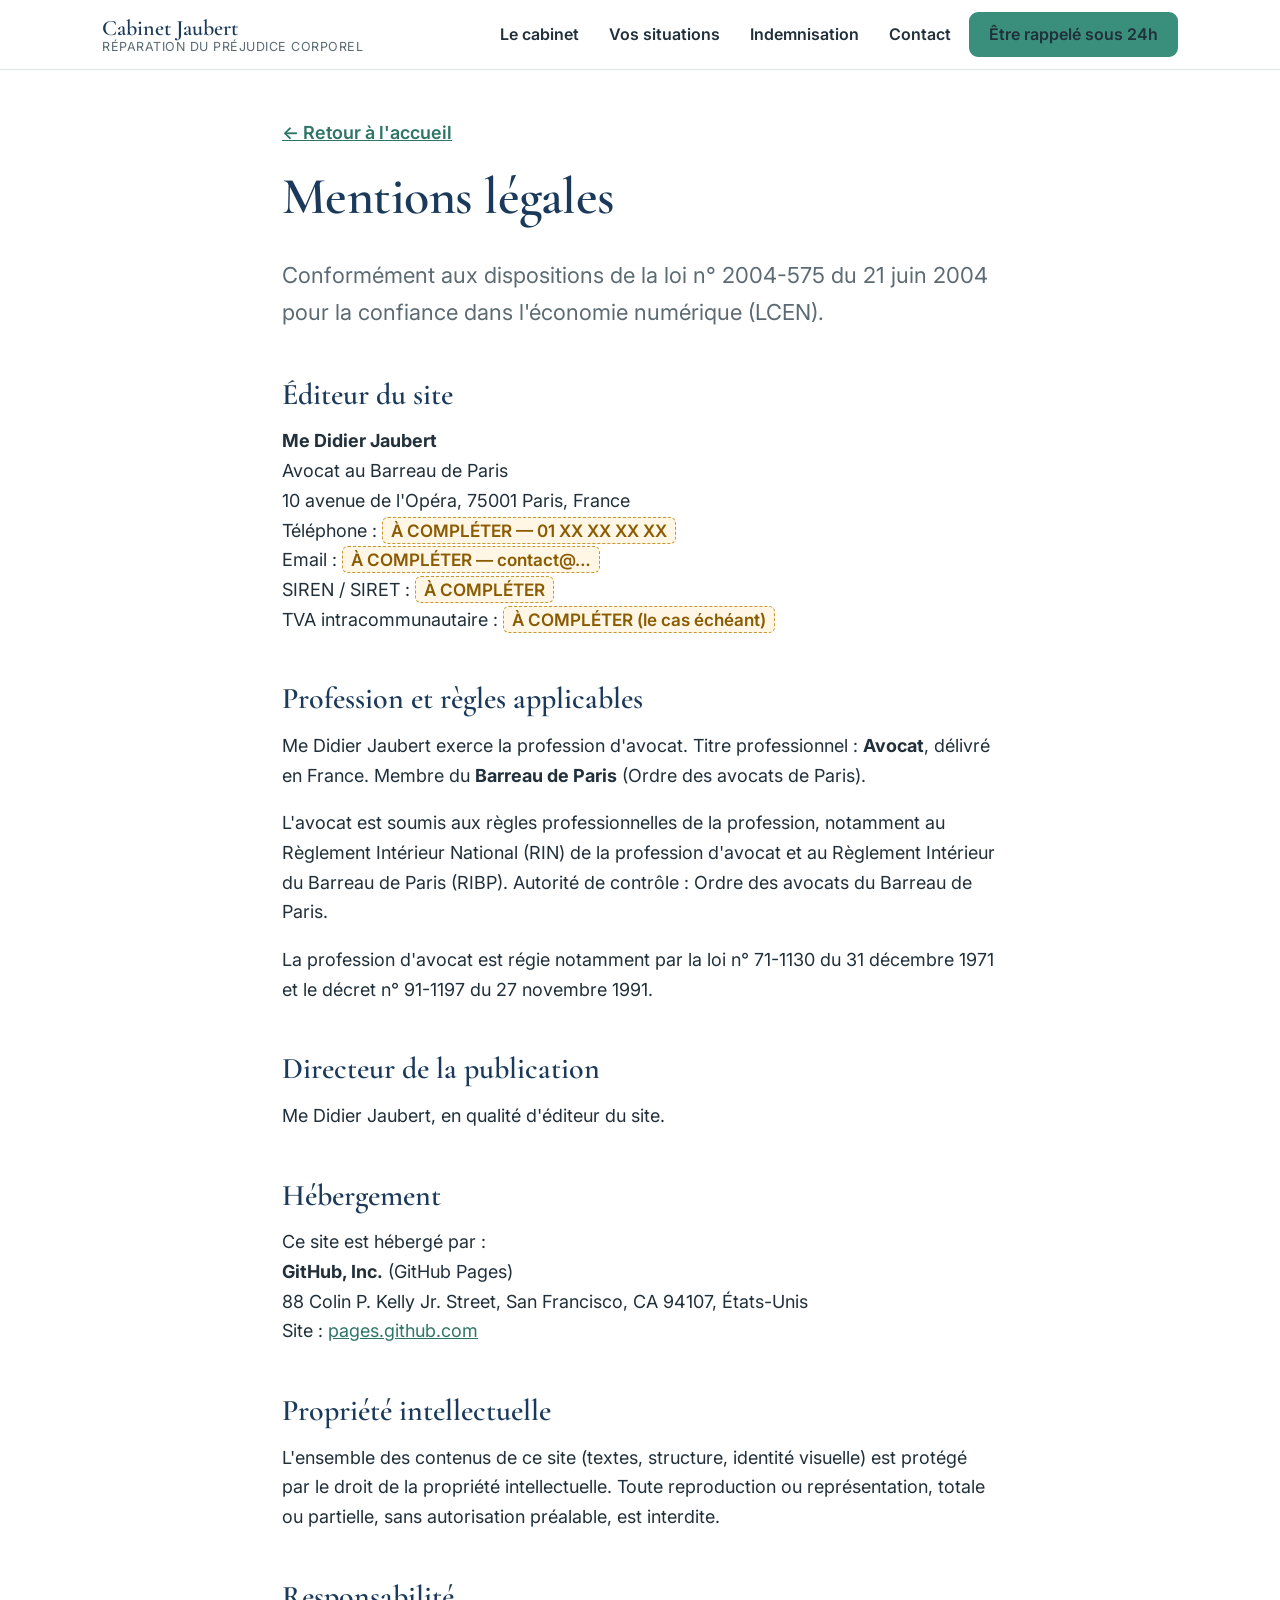
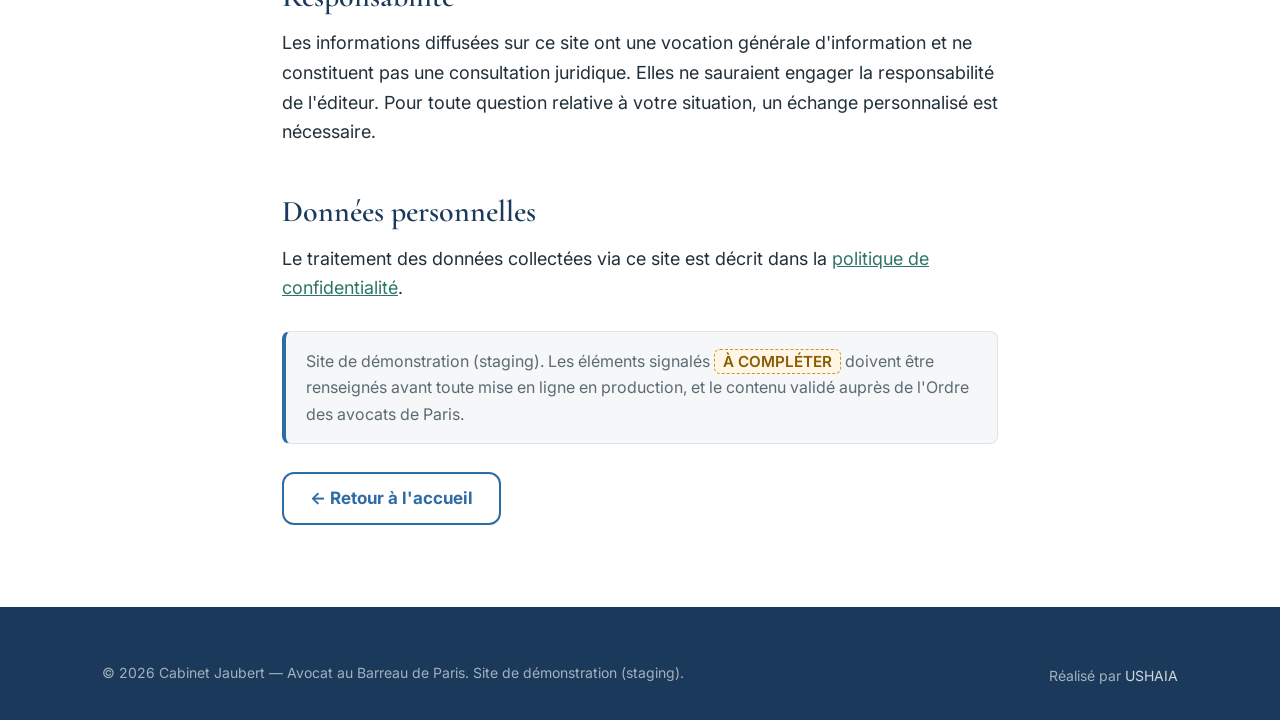
==== mentions-legales.html @ d912b6f7 "Cabinet Jaubert — staging marketing site (préjudice corporel, FR) Homepage (15 sections), bleu+vert " ====
<!doctype html>
<html lang="fr">
<head>
<meta charset="utf-8">
<meta name="viewport" content="width=device-width,initial-scale=1">
<meta name="robots" content="noindex,nofollow">
<title>Mentions légales — Cabinet Jaubert</title>
<meta name="description" content="Mentions légales du cabinet de Me Didier Jaubert, avocat au Barreau de Paris.">
<link rel="preconnect" href="https://fonts.googleapis.com">
<link rel="preconnect" href="https://fonts.gstatic.com" crossorigin>
<link href="https://fonts.googleapis.com/css2?family=Cormorant+Garamond:wght@500;600;700&family=Inter:wght@400;500;600;700&display=swap" rel="stylesheet">
<link rel="stylesheet" href="styles.css">
</head>
<body>
<a class="skip-link" href="#contenu">Aller au contenu principal</a>

<header>
  <nav class="site-nav" aria-label="Navigation principale">
    <div class="wrap">
      <a class="brand" href="index.html" aria-label="Cabinet Jaubert, accueil">
        <b>Cabinet Jaubert</b>
        <small>Réparation du préjudice corporel</small>
      </a>
      <div class="nav-links" id="menu-principal">
        <a href="index.html#cabinet">Le cabinet</a>
        <a href="index.html#situations">Vos situations</a>
        <a href="index.html#indemnisation">Indemnisation</a>
        <a href="index.html#contact">Contact</a>
        <a class="btn btn-primary" href="index.html#contact">Être rappelé sous 24h</a>
      </div>
    </div>
  </nav>
</header>

<main id="contenu" class="doc">
  <div class="wrap narrow">
    <a class="back-link" href="index.html">&larr; Retour à l'accueil</a>
    <h1>Mentions légales</h1>
    <p class="lead">Conformément aux dispositions de la loi n°&nbsp;2004-575 du 21 juin 2004
      pour la confiance dans l'économie numérique (LCEN).</p>

    <h2>Éditeur du site</h2>
    <p>
      <strong>Me Didier Jaubert</strong><br>
      Avocat au Barreau de Paris<br>
      10 avenue de l'Opéra, 75001 Paris, France<br>
      Téléphone : <span class="placeholder">À COMPLÉTER — 01 XX XX XX XX</span><br>
      Email : <span class="placeholder">À COMPLÉTER — contact@…</span><br>
      SIREN / SIRET : <span class="placeholder">À COMPLÉTER</span><br>
      TVA intracommunautaire : <span class="placeholder">À COMPLÉTER (le cas échéant)</span>
    </p>

    <h2>Profession et règles applicables</h2>
    <p>Me Didier Jaubert exerce la profession d'avocat. Titre professionnel : <strong>Avocat</strong>,
      délivré en France. Membre du <strong>Barreau de Paris</strong>
      (Ordre des avocats de Paris).</p>
    <p>L'avocat est soumis aux règles professionnelles de la profession, notamment au Règlement
      Intérieur National (RIN) de la profession d'avocat et au Règlement Intérieur du Barreau de
      Paris (RIBP). Autorité de contrôle : Ordre des avocats du Barreau de Paris.</p>
    <p>La profession d'avocat est régie notamment par la loi n°&nbsp;71-1130 du 31 décembre 1971
      et le décret n°&nbsp;91-1197 du 27 novembre 1991.</p>

    <h2>Directeur de la publication</h2>
    <p>Me Didier Jaubert, en qualité d'éditeur du site.</p>

    <h2>Hébergement</h2>
    <p>Ce site est hébergé par&nbsp;:<br>
      <strong>GitHub, Inc.</strong> (GitHub Pages)<br>
      88 Colin P. Kelly Jr. Street, San Francisco, CA 94107, États-Unis<br>
      Site : <a href="https://pages.github.com" rel="noopener">pages.github.com</a></p>

    <h2>Propriété intellectuelle</h2>
    <p>L'ensemble des contenus de ce site (textes, structure, identité visuelle) est protégé par
      le droit de la propriété intellectuelle. Toute reproduction ou représentation, totale ou
      partielle, sans autorisation préalable, est interdite.</p>

    <h2>Responsabilité</h2>
    <p>Les informations diffusées sur ce site ont une vocation générale d'information et ne
      constituent pas une consultation juridique. Elles ne sauraient engager la responsabilité
      de l'éditeur. Pour toute question relative à votre situation, un échange personnalisé est
      nécessaire.</p>

    <h2>Données personnelles</h2>
    <p>Le traitement des données collectées via ce site est décrit dans la
      <a href="politique-confidentialite.html">politique de confidentialité</a>.</p>

    <p class="note" style="margin-top:28px">Site de démonstration (staging). Les éléments signalés
      <span class="placeholder">À COMPLÉTER</span> doivent être renseignés avant toute mise en
      ligne en production, et le contenu validé auprès de l'Ordre des avocats de Paris.</p>

    <p style="margin-top:28px"><a class="btn btn-secondary" href="index.html">&larr; Retour à l'accueil</a></p>
  </div>
</main>

<footer class="site-footer">
  <div class="wrap">
    <div class="footer-bottom" style="border-top:none;margin-top:0;padding-top:0">
      <div>&copy; <span id="annee"></span> Cabinet Jaubert — Avocat au Barreau de Paris. Site de démonstration (staging).</div>
      <div>Réalisé par <a href="https://ushaia.com" rel="noopener">USHAIA</a></div>
    </div>
  </div>
</footer>
<script>document.getElementById('annee').textContent=new Date().getFullYear();</script>
</body>
</html>
---- styles.css ----
/* =========================================================================
   Cabinet Jaubert — Feuille de styles (staging)
   Design system : bleu + vert (santé / réparation du préjudice corporel)
   Accessibilité : RGAA / WCAG AA — audience vulnérable (victimes)
   ========================================================================= */

/* ---- 1. Variables de design (palette + tokens) ----------------------- */
:root{
  /* Palette (cf. RECOMMENDATION.md) */
  --bleu-conseil:#1B3A5B;     /* nav, H1, autorité */
  --bleu-confiance:#2E6CA4;   /* liens, boutons secondaires, focus */
  --vert-apaise:#3A8E7C;      /* fills CTA (texte blanc gras) */
  --vert-aa:#2F7567;          /* liens / texte vert (contraste AA) */
  --vert-clair:#E8F2EE;       /* fonds de section */
  --ardoise:#21303A;          /* corps de texte (~13:1) */
  --gris:#5C6B73;             /* texte secondaire */
  --brume:#F5F7F8;            /* fond de page */
  --blanc:#FFFFFF;

  --line:#DDE5E9;             /* bordures discrètes */
  --shadow:0 2px 8px rgba(27,58,91,.06),0 10px 30px rgba(27,58,91,.06);
  --radius:14px;
  --maxw:1120px;
  --maxw-narrow:760px;

  /* Typographie */
  --serif:"Cormorant Garamond",Georgia,"Times New Roman",serif;
  --sans:"Inter",-apple-system,"Segoe UI",Roboto,Helvetica,Arial,sans-serif;
}

/* ---- 2. Reset / base ------------------------------------------------- */
*{box-sizing:border-box}
html{scroll-behavior:smooth}
body{
  margin:0;
  font-family:var(--sans);
  font-size:18px;            /* corps min 18px */
  line-height:1.65;
  color:var(--ardoise);
  background:var(--brume);
  -webkit-font-smoothing:antialiased;
  text-rendering:optimizeLegibility;
}
img{max-width:100%;height:auto;display:block}

/* Titres serif */
h1,h2,h3,h4{font-family:var(--serif);color:var(--bleu-conseil);line-height:1.12;font-weight:600;margin:0 0 .5em}
h1{font-size:clamp(34px,6vw,52px);letter-spacing:-.01em}
h2{font-size:clamp(28px,4vw,40px)}
h3{font-size:clamp(20px,2.4vw,25px)}
h4{font-size:20px}
p{margin:0 0 1em}
a{color:var(--vert-aa)}
a:hover{color:var(--bleu-confiance)}

/* ---- 3. Accessibilité : skip-link + focus visible ------------------- */
.skip-link{
  position:absolute;left:-9999px;top:0;z-index:200;
  background:var(--bleu-conseil);color:#fff;padding:12px 18px;
  border-radius:0 0 8px 0;font-weight:600;text-decoration:none;
}
.skip-link:focus{left:0}

a:focus-visible,button:focus-visible,input:focus-visible,select:focus-visible,
textarea:focus-visible,summary:focus-visible,[tabindex]:focus-visible{
  outline:3px solid var(--bleu-confiance);
  outline-offset:2px;
  border-radius:4px;
}

/* ---- 4. Mise en page utilitaire ------------------------------------- */
.wrap{max-width:var(--maxw);margin:0 auto;padding:0 22px}
.narrow{max-width:var(--maxw-narrow);margin-left:auto;margin-right:auto}
section{padding:clamp(48px,7vw,84px) 0}
.section-tint{background:var(--vert-clair)}
.section-white{background:var(--blanc)}
.eyebrow{
  display:inline-block;color:var(--vert-aa);font-weight:700;
  font-size:14px;letter-spacing:.08em;text-transform:uppercase;
  margin-bottom:14px;font-family:var(--sans);
}
.lead{font-size:clamp(19px,2.4vw,22px);color:var(--gris)}
.center{text-align:center}

/* ---- 5. Boutons ----------------------------------------------------- */
.btn{
  display:inline-flex;align-items:center;justify-content:center;gap:.5em;
  font-family:var(--sans);font-weight:700;font-size:17px;
  padding:14px 26px;min-height:48px;border-radius:12px;
  text-decoration:none;cursor:pointer;border:2px solid transparent;
  transition:transform .15s ease,background .15s ease,box-shadow .15s ease;
  line-height:1.2;
}
.btn-primary{background:var(--vert-apaise);color:#fff;border-color:var(--vert-apaise)}
.btn-primary:hover{background:var(--vert-aa);color:#fff;transform:translateY(-1px);box-shadow:var(--shadow)}
.btn-secondary{background:transparent;color:var(--bleu-confiance);border-color:var(--bleu-confiance)}
.btn-secondary:hover{background:var(--bleu-confiance);color:#fff;transform:translateY(-1px)}
.btn-ghost{background:transparent;color:var(--bleu-conseil);border-color:var(--line);font-weight:600}
.btn-ghost:hover{border-color:var(--bleu-confiance);color:var(--bleu-confiance)}
.cta-row{display:flex;gap:14px;flex-wrap:wrap}

/* ---- 6. Barre utilitaire (top) -------------------------------------- */
.utility-bar{
  background:var(--bleu-conseil);color:#fff;font-size:14px;
}
.utility-bar .wrap{display:flex;flex-wrap:wrap;align-items:center;gap:10px 22px;padding-top:9px;padding-bottom:9px}
.utility-bar a{color:#fff;text-decoration:none;font-weight:600}
.utility-bar a:hover{text-decoration:underline}
.utility-bar .u-item{display:inline-flex;align-items:center;gap:7px}
.utility-bar .u-spacer{margin-left:auto}
.utility-bar .lang span{opacity:.6}

/* ---- 7. Navigation collante ----------------------------------------- */
.site-nav{
  position:sticky;top:0;z-index:100;background:rgba(255,255,255,.97);
  border-bottom:1px solid var(--line);backdrop-filter:saturate(160%) blur(6px);
}
.site-nav .wrap{display:flex;align-items:center;gap:18px;padding-top:12px;padding-bottom:12px}
.brand{display:flex;flex-direction:column;text-decoration:none;line-height:1.1}
.brand b{font-family:var(--serif);font-size:22px;color:var(--bleu-conseil);font-weight:600}
.brand small{font-size:12.5px;color:var(--gris);letter-spacing:.04em;text-transform:uppercase}
.nav-links{display:flex;gap:6px;margin-left:auto;align-items:center;flex-wrap:wrap}
.nav-links a{
  color:var(--ardoise);text-decoration:none;font-weight:600;font-size:16px;
  padding:9px 12px;border-radius:9px;
}
.nav-links a:hover{background:var(--vert-clair);color:var(--bleu-conseil)}
.nav-links .nav-phone{color:var(--bleu-confiance)}
.nav-links .btn{padding:11px 18px;font-size:16px;min-height:44px}
.nav-toggle{display:none}

/* ---- 8. Hero -------------------------------------------------------- */
.hero{background:linear-gradient(160deg,#fff 0%,var(--vert-clair) 100%)}
.hero .wrap{display:grid;grid-template-columns:1.15fr .85fr;gap:48px;align-items:center}
.hero h1{margin-bottom:.35em}
.hero .lead{margin-bottom:1.4em}
.hero .micro{margin-top:18px;font-size:15px;color:var(--gris)}
.hero .micro::before{content:"\2713 ";color:var(--vert-aa);font-weight:700}

/* Portrait placeholder (monogramme DJ) */
.portrait{
  aspect-ratio:4/5;border-radius:18px;box-shadow:var(--shadow);
  background:
    radial-gradient(120% 120% at 30% 20%,rgba(255,255,255,.35),transparent 60%),
    linear-gradient(155deg,var(--bleu-confiance) 0%,var(--bleu-conseil) 55%,var(--vert-aa) 100%);
  display:flex;flex-direction:column;align-items:center;justify-content:center;
  color:#fff;text-align:center;padding:24px;
}
.portrait .mono{font-family:var(--serif);font-size:clamp(56px,9vw,92px);font-weight:600;line-height:1}
.portrait .cap{margin-top:14px;font-size:15px;opacity:.92;font-weight:600}
.portrait--small{aspect-ratio:1/1;max-width:220px}

/* ---- 9. Grilles de cartes ------------------------------------------ */
.grid{display:grid;gap:22px}
.grid-2{grid-template-columns:repeat(2,1fr)}
.grid-3{grid-template-columns:repeat(3,1fr)}
.grid-4{grid-template-columns:repeat(4,1fr)}
.card{
  background:#fff;border:1px solid var(--line);border-radius:var(--radius);
  padding:26px;box-shadow:var(--shadow);height:100%;
}
.card h3{margin-bottom:.4em}
.card p:last-child{margin-bottom:0}
.card .ic{
  width:46px;height:46px;border-radius:11px;background:var(--vert-clair);
  display:flex;align-items:center;justify-content:center;margin-bottom:14px;
  color:var(--vert-aa);font-weight:700;font-size:20px;
}
a.card{text-decoration:none;color:inherit;display:block;transition:transform .15s ease,box-shadow .15s ease}
a.card:hover{transform:translateY(-3px);box-shadow:0 12px 34px rgba(27,58,91,.12)}
a.card .more{color:var(--vert-aa);font-weight:700;font-size:15px}

/* ---- 10. Différenciateurs (liste icônes) --------------------------- */
.diff{display:flex;gap:16px;align-items:flex-start}
.diff .num{
  flex:0 0 auto;width:42px;height:42px;border-radius:50%;
  background:var(--bleu-conseil);color:#fff;font-weight:700;
  display:flex;align-items:center;justify-content:center;font-size:18px;
}
.diff h3{font-size:21px;margin-bottom:.25em}
.diff p{margin:0;color:var(--gris);font-size:17px}

/* ---- 11. Bandeau Mediator (crédibilité) ---------------------------- */
.cred-band{background:var(--bleu-conseil);color:#fff}
.cred-band h2,.cred-band h3{color:#fff}
.cred-band .stat{font-family:var(--serif);font-size:clamp(48px,8vw,76px);font-weight:600;color:#fff;line-height:1}
.cred-band p{color:rgba(255,255,255,.9);font-size:19px}
.cred-band .wrap{display:grid;grid-template-columns:auto 1fr;gap:36px;align-items:center}
.cred-band .source{font-size:14px;color:rgba(255,255,255,.6);margin-top:8px}

/* ---- 12. Processus (4 étapes) -------------------------------------- */
.steps{display:grid;grid-template-columns:repeat(4,1fr);gap:22px;counter-reset:step}
.step{background:#fff;border:1px solid var(--line);border-radius:var(--radius);padding:26px;box-shadow:var(--shadow);position:relative}
.step::before{
  counter-increment:step;content:counter(step);
  display:flex;align-items:center;justify-content:center;
  width:40px;height:40px;border-radius:50%;
  background:var(--vert-apaise);color:#fff;font-weight:700;font-family:var(--serif);
  font-size:20px;margin-bottom:14px;
}
.step h3{font-size:20px;margin-bottom:.35em}
.step p{margin:0;font-size:16px;color:var(--gris)}

/* ---- 13. Disclaimer / encadrés ------------------------------------- */
.note{
  background:var(--brume);border:1px solid var(--line);border-left:4px solid var(--bleu-confiance);
  border-radius:8px;padding:16px 20px;font-size:16px;color:var(--gris);
}
.disclaimer{font-size:15px;color:var(--gris);font-style:italic;margin-top:18px}

/* Liste à puces "check" */
.check-list{list-style:none;padding:0;margin:0}
.check-list li{position:relative;padding-left:32px;margin-bottom:12px}
.check-list li::before{
  content:"";position:absolute;left:0;top:.45em;width:16px;height:16px;border-radius:50%;
  background:var(--vert-apaise);
}
.check-list li::after{
  content:"";position:absolute;left:5px;top:.7em;width:5px;height:8px;
  border:solid #fff;border-width:0 2px 2px 0;transform:rotate(45deg);
}

/* ---- 14. Témoignages ---------------------------------------------- */
.quote{background:#fff;border:1px solid var(--line);border-radius:var(--radius);padding:26px;box-shadow:var(--shadow);height:100%}
.quote p{font-family:var(--serif);font-size:21px;color:var(--bleu-conseil);font-style:italic;margin-bottom:.8em}
.quote .who{font-family:var(--sans);font-size:15px;color:var(--gris);font-style:normal}

/* ---- 15. Formulaire de contact ------------------------------------ */
.form-card{background:#fff;border:1px solid var(--line);border-radius:18px;padding:clamp(24px,4vw,40px);box-shadow:var(--shadow)}
.field{margin-bottom:18px}
.field label{display:block;font-weight:600;font-size:16px;margin-bottom:6px;color:var(--bleu-conseil)}
.field .req{color:var(--vert-aa)}
.field input,.field select,.field textarea{
  width:100%;font-family:var(--sans);font-size:17px;color:var(--ardoise);
  padding:12px 14px;border:1px solid var(--gris);border-radius:10px;background:#fff;min-height:48px;
}
.field textarea{min-height:120px;resize:vertical}
.field-grid{display:grid;grid-template-columns:1fr 1fr;gap:18px}
.consent{display:flex;gap:12px;align-items:flex-start;font-size:16px}
.consent input{width:22px;height:22px;min-height:22px;flex:0 0 auto;margin-top:3px}
.consent label{font-weight:400;color:var(--ardoise)}
.form-reassure{font-size:15px;color:var(--gris);margin-top:14px}

/* ---- 16. Pied de page --------------------------------------------- */
.site-footer{background:var(--bleu-conseil);color:rgba(255,255,255,.85);font-size:16px}
.site-footer .wrap{padding-top:54px;padding-bottom:30px}
.footer-grid{display:grid;grid-template-columns:1.4fr 1fr 1fr 1fr;gap:30px}
.site-footer h4{color:#fff;font-family:var(--sans);font-size:15px;text-transform:uppercase;letter-spacing:.06em;margin-bottom:14px}
.site-footer a{color:rgba(255,255,255,.85);text-decoration:none;display:inline-block;padding:3px 0}
.site-footer a:hover{color:#fff;text-decoration:underline}
.site-footer ul{list-style:none;padding:0;margin:0}
.site-footer .brand b{color:#fff}
.site-footer .brand small{color:rgba(255,255,255,.6)}
.footer-bottom{
  border-top:1px solid rgba(255,255,255,.15);margin-top:36px;padding-top:22px;
  display:flex;justify-content:space-between;flex-wrap:wrap;gap:10px;font-size:14px;color:rgba(255,255,255,.6)
}
.footer-bottom a{color:rgba(255,255,255,.8)}

/* ---- 17. Pages internes (mentions / RGPD) -------------------------- */
.doc{background:#fff}
.doc .wrap{padding-top:48px;padding-bottom:64px}
.doc h1{margin-bottom:.6em}
.doc h2{font-size:clamp(24px,3vw,30px);margin-top:1.6em}
.doc table{width:100%;border-collapse:collapse;margin:1em 0;font-size:16px}
.doc th,.doc td{text-align:left;padding:10px 12px;border:1px solid var(--line);vertical-align:top}
.doc th{background:var(--vert-clair);color:var(--bleu-conseil)}
.placeholder{
  background:#FFF6E5;border:1px dashed #C9962B;border-radius:6px;
  padding:2px 8px;font-weight:600;color:#8A5B00;font-size:.95em;
}
.back-link{display:inline-block;margin-bottom:20px;font-weight:600}

/* ---- 18. Responsive ----------------------------------------------- */
@media (max-width:960px){
  .hero .wrap{grid-template-columns:1fr}
  .hero .portrait{max-width:360px;margin:0 auto}
  .grid-4{grid-template-columns:repeat(2,1fr)}
  .steps{grid-template-columns:repeat(2,1fr)}
  .cred-band .wrap{grid-template-columns:1fr;gap:18px;text-align:center}
  .footer-grid{grid-template-columns:1fr 1fr}
}
@media (max-width:680px){
  .nav-links{
    display:none;width:100%;flex-direction:column;align-items:stretch;
    margin-left:0;margin-top:10px;gap:4px;
  }
  .nav-links.open{display:flex}
  .nav-links a{padding:12px}
  .site-nav .wrap{flex-wrap:wrap}
  .nav-toggle{
    display:inline-flex;align-items:center;justify-content:center;margin-left:auto;
    width:46px;height:46px;border:1px solid var(--line);border-radius:10px;
    background:#fff;color:var(--bleu-conseil);font-size:22px;cursor:pointer;
  }
  .grid-2,.grid-3,.grid-4,.steps,.field-grid{grid-template-columns:1fr}
  .footer-grid{grid-template-columns:1fr}
  .doc table,.doc thead,.doc tbody,.doc th,.doc td,.doc tr{display:block}
  .doc th{border-bottom:none}
}

/* ---- 19. Mouvement réduit ----------------------------------------- */
@media (prefers-reduced-motion:reduce){
  *{animation:none!important;transition:none!important;scroll-behavior:auto!important}
}
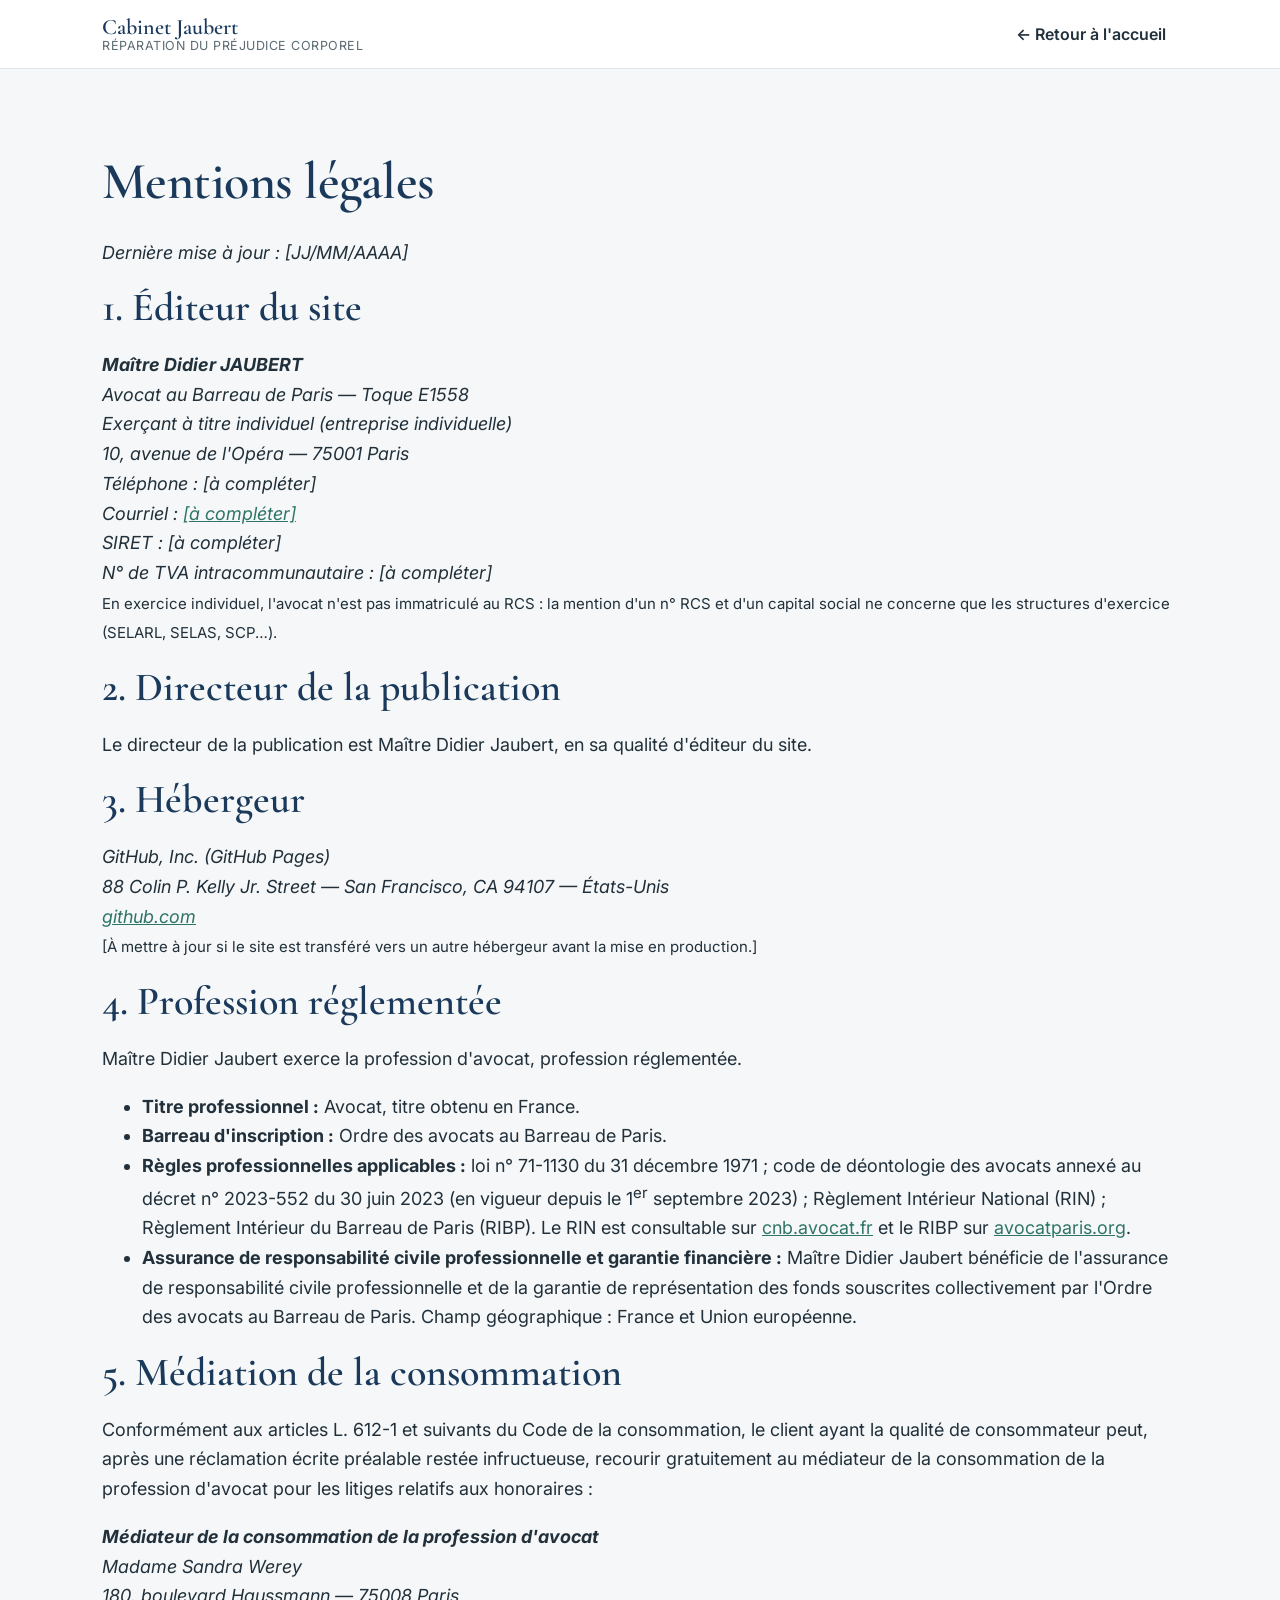
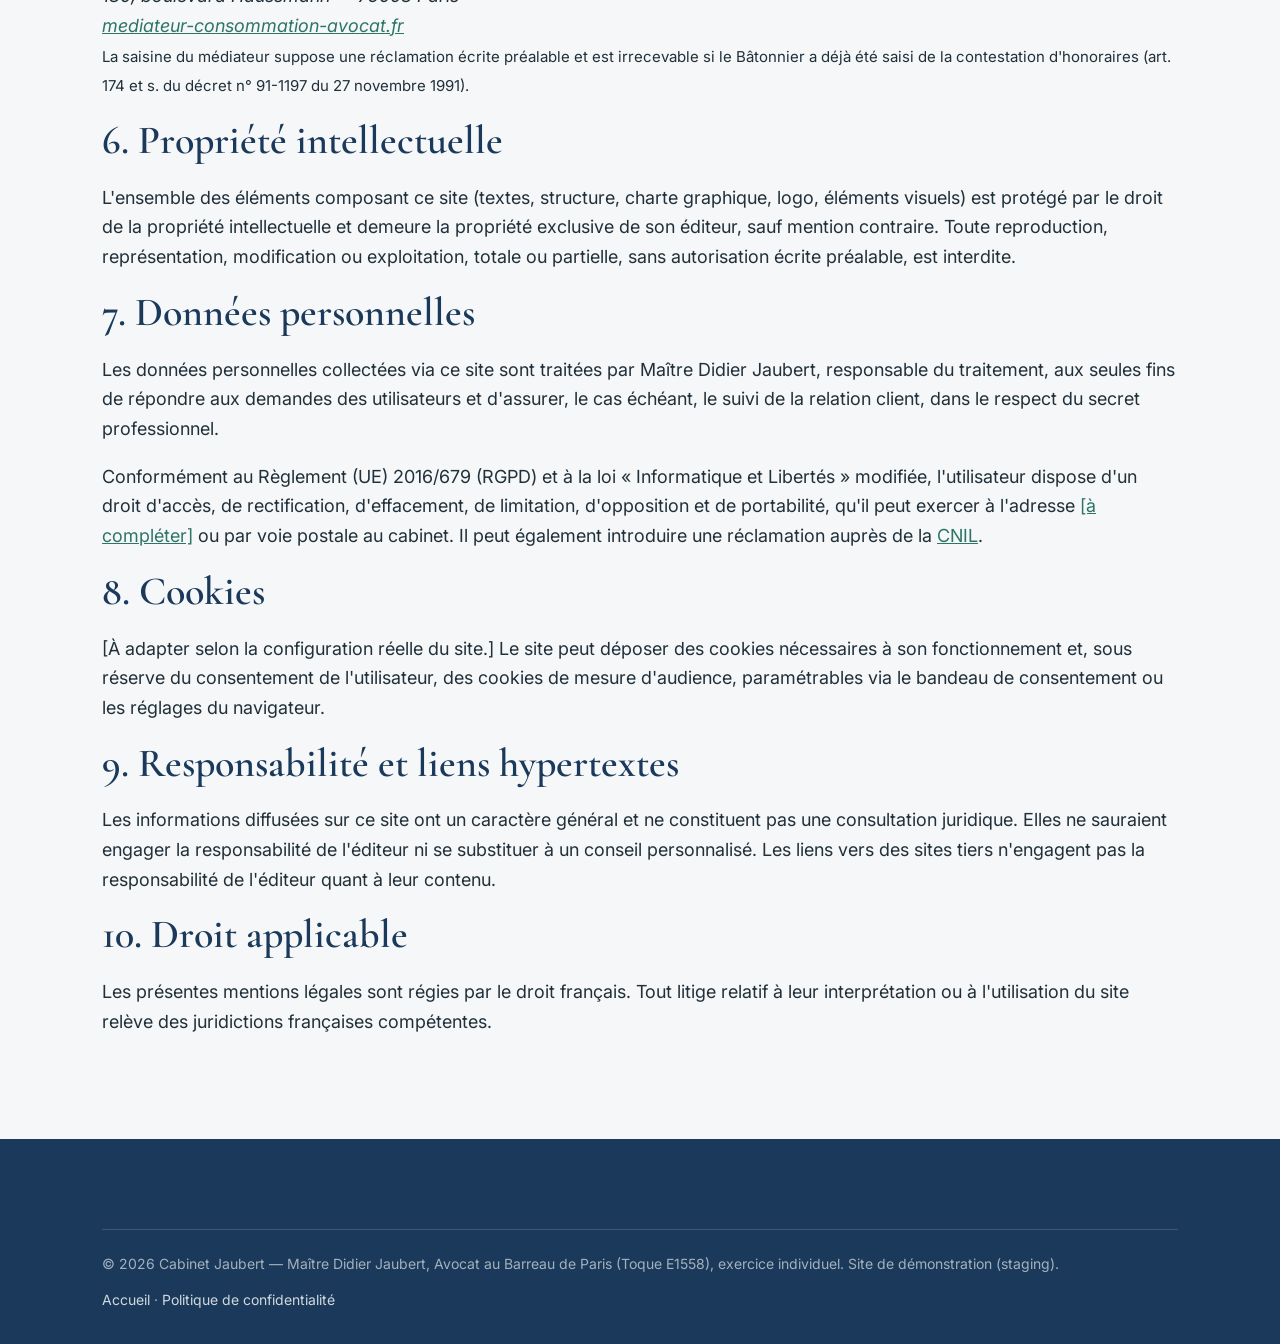
==== commit 7d167f20: "v2 — mise en conformité déontologique (Barreau de Paris / CNB) - Retrait Mediator/AAAVAM/478 (secret" ====
--- a/mentions-legales.html
+++ b/mentions-legales.html
@@ -3,15 +3,16 @@
 <head>
 <meta charset="utf-8">
 <meta name="viewport" content="width=device-width,initial-scale=1">
-<meta name="robots" content="noindex,nofollow">
-<title>Mentions légales — Cabinet Jaubert</title>
-<meta name="description" content="Mentions légales du cabinet de Me Didier Jaubert, avocat au Barreau de Paris.">
+<meta name="robots" content="noindex,nofollow"><!-- STAGING : ne pas indexer -->
+<title>Mentions légales — Cabinet Maître Didier Jaubert</title>
+<meta name="description" content="Mentions légales du site du cabinet de Maître Didier Jaubert, avocat au Barreau de Paris.">
 <link rel="preconnect" href="https://fonts.googleapis.com">
 <link rel="preconnect" href="https://fonts.gstatic.com" crossorigin>
 <link href="https://fonts.googleapis.com/css2?family=Cormorant+Garamond:wght@500;600;700&family=Inter:wght@400;500;600;700&display=swap" rel="stylesheet">
 <link rel="stylesheet" href="styles.css">
 </head>
 <body>
+
 <a class="skip-link" href="#contenu">Aller au contenu principal</a>
 
 <header>
@@ -21,82 +22,88 @@
         <b>Cabinet Jaubert</b>
         <small>Réparation du préjudice corporel</small>
       </a>
-      <div class="nav-links" id="menu-principal">
-        <a href="index.html#cabinet">Le cabinet</a>
-        <a href="index.html#situations">Vos situations</a>
-        <a href="index.html#indemnisation">Indemnisation</a>
-        <a href="index.html#contact">Contact</a>
-        <a class="btn btn-primary" href="index.html#contact">Être rappelé sous 24h</a>
+      <div class="nav-links">
+        <a href="index.html">&larr; Retour à l'accueil</a>
       </div>
     </div>
   </nav>
 </header>
 
-<main id="contenu" class="doc">
-  <div class="wrap narrow">
-    <a class="back-link" href="index.html">&larr; Retour à l'accueil</a>
-    <h1>Mentions légales</h1>
-    <p class="lead">Conformément aux dispositions de la loi n°&nbsp;2004-575 du 21 juin 2004
-      pour la confiance dans l'économie numérique (LCEN).</p>
+<main id="contenu">
+<div class="wrap legal-wrap">
+<!-- Mentions légales — Cabinet Maître Didier Jaubert -->
+<section class="mentions-legales" aria-labelledby="ml-titre">
+  <h1 id="ml-titre">Mentions légales</h1>
+  <p><em>Dernière mise à jour : [JJ/MM/AAAA]</em></p>
 
-    <h2>Éditeur du site</h2>
-    <p>
-      <strong>Me Didier Jaubert</strong><br>
-      Avocat au Barreau de Paris<br>
-      10 avenue de l'Opéra, 75001 Paris, France<br>
-      Téléphone : <span class="placeholder">À COMPLÉTER — 01 XX XX XX XX</span><br>
-      Email : <span class="placeholder">À COMPLÉTER — contact@…</span><br>
-      SIREN / SIRET : <span class="placeholder">À COMPLÉTER</span><br>
-      TVA intracommunautaire : <span class="placeholder">À COMPLÉTER (le cas échéant)</span>
-    </p>
+  <h2>1. Éditeur du site</h2>
+  <address>
+    <strong>Maître Didier JAUBERT</strong><br>
+    Avocat au Barreau de Paris — Toque E1558<br>
+    Exerçant à titre individuel (entreprise individuelle)<br>
+    10, avenue de l'Opéra — 75001 Paris<br>
+    Téléphone : [à compléter]<br>
+    Courriel : <a href="mailto:[à compléter]">[à compléter]</a><br>
+    SIRET : [à compléter]<br>
+    N° de TVA intracommunautaire : [à compléter]
+  </address>
+  <p><small>En exercice individuel, l'avocat n'est pas immatriculé au RCS : la mention d'un n° RCS et d'un capital social ne concerne que les structures d'exercice (SELARL, SELAS, SCP…).</small></p>
 
-    <h2>Profession et règles applicables</h2>
-    <p>Me Didier Jaubert exerce la profession d'avocat. Titre professionnel : <strong>Avocat</strong>,
-      délivré en France. Membre du <strong>Barreau de Paris</strong>
-      (Ordre des avocats de Paris).</p>
-    <p>L'avocat est soumis aux règles professionnelles de la profession, notamment au Règlement
-      Intérieur National (RIN) de la profession d'avocat et au Règlement Intérieur du Barreau de
-      Paris (RIBP). Autorité de contrôle : Ordre des avocats du Barreau de Paris.</p>
-    <p>La profession d'avocat est régie notamment par la loi n°&nbsp;71-1130 du 31 décembre 1971
-      et le décret n°&nbsp;91-1197 du 27 novembre 1991.</p>
+  <h2>2. Directeur de la publication</h2>
+  <p>Le directeur de la publication est Maître Didier Jaubert, en sa qualité d'éditeur du site.</p>
 
-    <h2>Directeur de la publication</h2>
-    <p>Me Didier Jaubert, en qualité d'éditeur du site.</p>
+  <h2>3. Hébergeur</h2>
+  <address>
+    GitHub, Inc. (GitHub Pages)<br>
+    88 Colin P. Kelly Jr. Street — San Francisco, CA 94107 — États-Unis<br>
+    <a href="https://github.com" target="_blank" rel="noopener">github.com</a>
+  </address>
+  <p><small>[À mettre à jour si le site est transféré vers un autre hébergeur avant la mise en production.]</small></p>
 
-    <h2>Hébergement</h2>
-    <p>Ce site est hébergé par&nbsp;:<br>
-      <strong>GitHub, Inc.</strong> (GitHub Pages)<br>
-      88 Colin P. Kelly Jr. Street, San Francisco, CA 94107, États-Unis<br>
-      Site : <a href="https://pages.github.com" rel="noopener">pages.github.com</a></p>
+  <h2>4. Profession réglementée</h2>
+  <p>Maître Didier Jaubert exerce la profession d'avocat, profession réglementée.</p>
+  <ul>
+    <li><strong>Titre professionnel :</strong> Avocat, titre obtenu en France.</li>
+    <li><strong>Barreau d'inscription :</strong> Ordre des avocats au Barreau de Paris.</li>
+    <li><strong>Règles professionnelles applicables :</strong> loi n° 71-1130 du 31 décembre 1971 ; code de déontologie des avocats annexé au décret n° 2023-552 du 30 juin 2023 (en vigueur depuis le 1<sup>er</sup> septembre 2023) ; Règlement Intérieur National (RIN) ; Règlement Intérieur du Barreau de Paris (RIBP). Le RIN est consultable sur <a href="https://www.cnb.avocat.fr" target="_blank" rel="noopener">cnb.avocat.fr</a> et le RIBP sur <a href="https://www.avocatparis.org" target="_blank" rel="noopener">avocatparis.org</a>.</li>
+    <li><strong>Assurance de responsabilité civile professionnelle et garantie financière :</strong> Maître Didier Jaubert bénéficie de l'assurance de responsabilité civile professionnelle et de la garantie de représentation des fonds souscrites collectivement par l'Ordre des avocats au Barreau de Paris. Champ géographique : France et Union européenne.</li>
+  </ul>
 
-    <h2>Propriété intellectuelle</h2>
-    <p>L'ensemble des contenus de ce site (textes, structure, identité visuelle) est protégé par
-      le droit de la propriété intellectuelle. Toute reproduction ou représentation, totale ou
-      partielle, sans autorisation préalable, est interdite.</p>
+  <h2>5. Médiation de la consommation</h2>
+  <p>Conformément aux articles L. 612-1 et suivants du Code de la consommation, le client ayant la qualité de consommateur peut, après une réclamation écrite préalable restée infructueuse, recourir gratuitement au médiateur de la consommation de la profession d'avocat pour les litiges relatifs aux honoraires :</p>
+  <address>
+    <strong>Médiateur de la consommation de la profession d'avocat</strong><br>
+    <!-- Vérifier le nom en fonction au jour de la mise en ligne : Sandra Werey a été désignée pour 2026-2028. -->
+    Madame Sandra Werey<br>
+    180, boulevard Haussmann — 75008 Paris<br>
+    <a href="https://mediateur-consommation-avocat.fr" target="_blank" rel="noopener">mediateur-consommation-avocat.fr</a>
+  </address>
+  <p><small>La saisine du médiateur suppose une réclamation écrite préalable et est irrecevable si le Bâtonnier a déjà été saisi de la contestation d'honoraires (art. 174 et s. du décret n° 91-1197 du 27 novembre 1991).</small></p>
 
-    <h2>Responsabilité</h2>
-    <p>Les informations diffusées sur ce site ont une vocation générale d'information et ne
-      constituent pas une consultation juridique. Elles ne sauraient engager la responsabilité
-      de l'éditeur. Pour toute question relative à votre situation, un échange personnalisé est
-      nécessaire.</p>
+  <h2>6. Propriété intellectuelle</h2>
+  <p>L'ensemble des éléments composant ce site (textes, structure, charte graphique, logo, éléments visuels) est protégé par le droit de la propriété intellectuelle et demeure la propriété exclusive de son éditeur, sauf mention contraire. Toute reproduction, représentation, modification ou exploitation, totale ou partielle, sans autorisation écrite préalable, est interdite.</p>
 
-    <h2>Données personnelles</h2>
-    <p>Le traitement des données collectées via ce site est décrit dans la
-      <a href="politique-confidentialite.html">politique de confidentialité</a>.</p>
+  <h2>7. Données personnelles</h2>
+  <p>Les données personnelles collectées via ce site sont traitées par Maître Didier Jaubert, responsable du traitement, aux seules fins de répondre aux demandes des utilisateurs et d'assurer, le cas échéant, le suivi de la relation client, dans le respect du secret professionnel.</p>
+  <p>Conformément au Règlement (UE) 2016/679 (RGPD) et à la loi « Informatique et Libertés » modifiée, l'utilisateur dispose d'un droit d'accès, de rectification, d'effacement, de limitation, d'opposition et de portabilité, qu'il peut exercer à l'adresse <a href="mailto:[à compléter]">[à compléter]</a> ou par voie postale au cabinet. Il peut également introduire une réclamation auprès de la <a href="https://www.cnil.fr" target="_blank" rel="noopener">CNIL</a>.</p>
 
-    <p class="note" style="margin-top:28px">Site de démonstration (staging). Les éléments signalés
-      <span class="placeholder">À COMPLÉTER</span> doivent être renseignés avant toute mise en
-      ligne en production, et le contenu validé auprès de l'Ordre des avocats de Paris.</p>
+  <h2 id="cookies">8. Cookies</h2>
+  <p>[À adapter selon la configuration réelle du site.] Le site peut déposer des cookies nécessaires à son fonctionnement et, sous réserve du consentement de l'utilisateur, des cookies de mesure d'audience, paramétrables via le bandeau de consentement ou les réglages du navigateur.</p>
 
-    <p style="margin-top:28px"><a class="btn btn-secondary" href="index.html">&larr; Retour à l'accueil</a></p>
-  </div>
+  <h2>9. Responsabilité et liens hypertextes</h2>
+  <p>Les informations diffusées sur ce site ont un caractère général et ne constituent pas une consultation juridique. Elles ne sauraient engager la responsabilité de l'éditeur ni se substituer à un conseil personnalisé. Les liens vers des sites tiers n'engagent pas la responsabilité de l'éditeur quant à leur contenu.</p>
+
+  <h2>10. Droit applicable</h2>
+  <p>Les présentes mentions légales sont régies par le droit français. Tout litige relatif à leur interprétation ou à l'utilisation du site relève des juridictions françaises compétentes.</p>
+</section>
+</div>
 </main>
 
 <footer class="site-footer">
   <div class="wrap">
-    <div class="footer-bottom" style="border-top:none;margin-top:0;padding-top:0">
-      <div>&copy; <span id="annee"></span> Cabinet Jaubert — Avocat au Barreau de Paris. Site de démonstration (staging).</div>
-      <div>Réalisé par <a href="https://ushaia.com" rel="noopener">USHAIA</a></div>
+    <div class="footer-bottom">
+      <div>&copy; <span id="annee"></span> Cabinet Jaubert — Maître Didier Jaubert, Avocat au Barreau de Paris (Toque E1558), exercice individuel. Site de démonstration (staging).</div>
+      <div><a href="index.html">Accueil</a> · <a href="politique-confidentialite.html">Politique de confidentialité</a></div>
     </div>
   </div>
 </footer>
